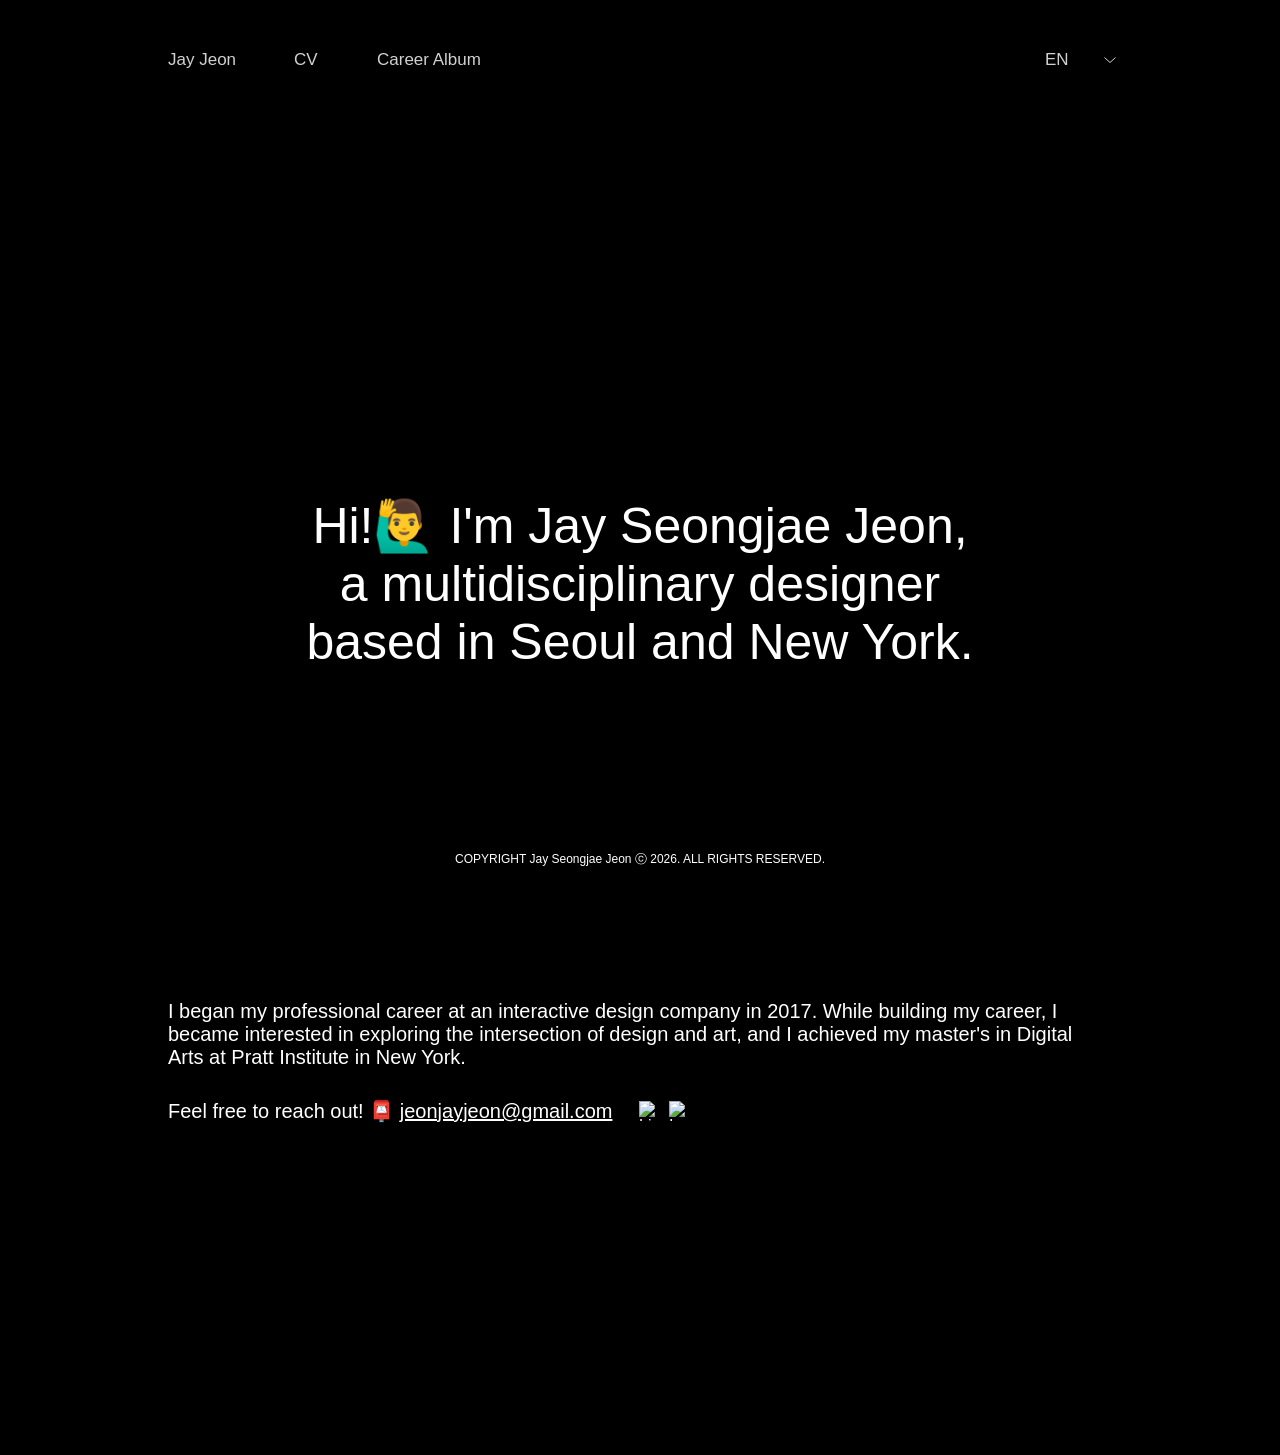
==== index.html @ 883e4456 "Wix-free static rebuild of jeonseongjae.com Co-Authored-By: Claude Opus 5.5 <noreply@anthropic.com> " ====
<!DOCTYPE html>
<html lang="en">
<head>
<meta charset="utf-8">
<meta name="viewport" content="width=device-width, initial-scale=1">
<title>Jay Jeon 전성재 | 디자이너</title>
<meta name="description" content="전성재는 시각 디자인과 경험 디자인의 교차점을 탐구하는 다학제적 디자이너입니다. | Jay Jeon 전성재">
<link rel="canonical" href="https://www.jeonseongjae.com/">
<link rel="alternate" hreflang="x-default" href="/">
<link rel="alternate" hreflang="ko-kr" href="/ko">
<link rel="alternate" hreflang="en-us" href="/">
<meta property="og:title" content="Jay Jeon 전성재 | 디자이너">
<meta property="og:description" content="전성재는 시각 디자인과 경험 디자인의 교차점을 탐구하는 다학제적 디자이너입니다. | Jay Jeon 전성재">
<meta property="og:image" content="https://www.jeonseongjae.com/assets/img/og.png">
<meta property="og:image:width" content="750"><meta property="og:image:height" content="750">
<meta property="og:url" content="https://www.jeonseongjae.com/">
<meta property="og:site_name" content="Jay Jeon">
<meta property="og:type" content="website">
<meta name="twitter:card" content="summary_large_image">
<meta name="naver-site-verification" content="b7ee066e6649f97f60b21cf32a4e8b878727b39a">
<meta name="google-site-verification" content="Fb9lCCuQ7e8otKbBvXD5j41bMVGgHaE_mvyssAUcnfk">
<link rel="icon" href="/assets/img/favicon.png">
<link rel="apple-touch-icon" href="/assets/img/favicon.png">
<link rel="preconnect" href="https://fonts.googleapis.com"><link rel="preconnect" href="https://fonts.gstatic.com" crossorigin>
<link rel="stylesheet" href="https://fonts.googleapis.com/css2?family=Noto+Sans+KR:wght@400&display=swap">
<link rel="stylesheet" href="/assets/css/style.css">
</head>
<body class="en">
<header class="site-header"><div class="grid">
  <nav class="nav"><a class="n-home" href="/">Jay Jeon</a><a class="n-cv" href="/cv">CV</a><a class="n-album" href="/career-album">Career Album</a></nav>
  <div class="lang"><button class="lang-btn" type="button" aria-haspopup="listbox" aria-expanded="false" aria-label="Language Selector"><span class="cur">EN</span><svg viewBox="0 0 12 6" aria-hidden="true"><path d="M.5.5 6 5.5 11.5.5" fill="none" stroke="currentColor"/></svg></button>
    <ul class="lang-list" role="listbox"><li><a href="/ko" data-lang="ko" hreflang="ko">KO</a></li></ul></div>
</div></header>
<main>
<section class="hero">
  <div class="hero-bg">
    <video autoplay muted loop playsinline preload="auto" poster="/assets/video/hero-poster.jpg"><source src="/assets/video/hero.mp4" type="video/mp4"></video>
    <div class="overlay"></div>
  </div>
  <div class="grid">
    <h1>Hi!🙋‍♂️ I'm Jay Seongjae Jeon,<br>a multidisciplinary designer<br>based in Seoul and New York.</h1>
    <p class="intro">I began my professional career at an interactive design company in 2017. While building my career, I became interested in exploring the intersection of design and art, and I achieved my master's in Digital Arts at Pratt Institute in New York.</p>
    <p class="contact">Feel free to reach out! 📮 <a href="mailto:jeonjayjeon@gmail.com">jeonjayjeon@gmail.com </a></p>
    <div class="social">
      <a href="https://www.linkedin.com/in/jeonjayjeon/" target="_blank" rel="noopener" aria-label="LinkedIn"><img src="/assets/icons/linkedin.png" alt="LinkedIn"></a>
      <a href="https://www.instagram.com/jeonjayjeon/" target="_blank" rel="noopener" aria-label="Instagram"><img src="/assets/icons/instagram.png" alt="Instagram"></a>
    </div>
  </div>
</section>
</main>
<footer class="site-footer"><div class="grid"><p class="copyright">COPYRIGHT Jay Seongjae Jeon ⓒ 2026. ALL RIGHTS RESERVED.</p></div></footer>
<script src="/assets/js/main.js"></script>
</body>
</html>
---- assets/css/style.css ----
/* jeonseongjae.com — Wix-free rebuild
   Desktop values are measured from the live Wix site at 1280px. */

@font-face { font-family: "MinGothic"; font-display: swap;
  src: url("../fonts/mingothic.woff2") format("woff2"), url("../fonts/mingothic.woff") format("woff"); }
@font-face { font-family: "Maison Neue Extended"; font-weight: 500; font-display: swap;
  src: url("../fonts/maison-neue-extended-medium.woff2") format("woff2"), url("../fonts/maison-neue-extended-medium.woff") format("woff"); }
@font-face { font-family: "SF UI Display"; font-display: swap;
  src: url("../fonts/sf-ui-display-regular.woff2") format("woff2"), url("../fonts/sf-ui-display-regular.woff") format("woff"); }

:root {
  --helv: "Helvetica Neue", Helvetica, Arial, sans-serif;   /* Wix: helvetica-w01-roman */
  --noto: "Noto Sans KR", sans-serif;
  --nav: #d1d1d1;
  --grid: 980px;
}

* { box-sizing: border-box; }
html, body { margin: 0; padding: 0; background: #000; color: #fff; }
body { -webkit-font-smoothing: antialiased; -moz-osx-font-smoothing: grayscale; font-family: var(--helv); }
a { color: inherit; text-decoration: none; }
p { margin: 0; }

.grid { position: relative; width: var(--grid); margin: 0 auto; height: 100%; }

/* ---------- Header ---------- */
.site-header { position: sticky; top: 0; z-index: 50; height: 100px; }
.nav a { position: absolute; top: 38px; height: 44px; line-height: 44px;
  font: 17px/44px var(--helv); color: var(--nav); white-space: nowrap; }
.nav .n-home   { left: 18px; }
.nav .n-cv     { left: 144px; }
.nav .n-album  { left: 227px; }

.lang { position: absolute; left: 881px; top: 38px; width: 99px; }
.lang-btn { all: unset; cursor: pointer; display: block; width: 99px; height: 44px; position: relative;
  font: 17px/24px var(--helv); color: var(--nav); }
.lang-btn .cur { position: absolute; left: 14px; top: 10px; }
.lang-btn svg { position: absolute; left: 73px; top: 19px; width: 12px; height: 6px; transition: transform .2s; }
.lang.open .lang-btn svg { transform: rotate(180deg); }
.lang-list { display: none; margin: 0; padding: 0; list-style: none; }
.lang.open .lang-list { display: block; }
.lang-list a { display: block; height: 44px; padding-left: 14px; font: 17px/44px var(--helv); color: var(--nav); }

/* ---------- Footer ---------- */
.site-footer { position: sticky; bottom: 0; z-index: 40; height: 80px; background: #000; }
.copyright { position: absolute; top: 31px; left: 0; width: var(--grid); text-align: center;
  font: 12px/16.8px "SF UI Display", var(--helv); color: #fff; }

/* ---------- Home ---------- */
.hero { position: relative; height: 1275px; overflow: hidden; }
.hero-bg { position: absolute; inset: 0; background: #000; }
.hero-bg video, .hero-bg img { position: absolute; inset: 0; width: 100%; height: 100%; object-fit: cover; }
.hero-bg .overlay { position: absolute; inset: 0; background: url("../img/overlay-dots.png") repeat; }
.hero .grid { z-index: 1; }

.hero h1 { position: absolute; left: 18px; top: 397px; width: 944px; margin: 0;
  text-align: center; font-weight: 400; line-height: normal; color: #fff; }
.hero .intro { position: absolute; left: 18px; top: 900px; width: 944px; font-size: 20px; line-height: normal; }
.hero .contact { position: absolute; left: 18px; width: 944px; font: 20px/24px var(--helv); }
.hero .contact a { text-decoration: underline; }
.hero .social { position: absolute; left: 489px; display: flex; gap: 10px; }
.hero .social a, .hero .social img { display: block; width: 20px; height: 20px; }

/* KO */
.ko .hero h1 { font-family: "MinGothic", var(--noto); font-size: 41px; }
.ko .hero .intro { font-family: var(--noto); }
.ko .hero .contact { top: 1004px; }
.ko .hero .social { top: 1006px; }
/* EN */
.en .hero h1 { font-family: "Maison Neue Extended", var(--helv); font-weight: 500; font-size: 50px; }
.en .hero .intro { font-family: var(--helv); }
.en .hero .contact { top: 999px; }
.en .hero .social { top: 1001px; }

/* ---------- CV ---------- */
.cv { padding: 0 0 10px; }
.cv .text { margin-left: 18px; width: 944px; }
.ko .cv .text { font: 17px/20.4px var(--noto); }
.en .cv .text { font: 20px/24px var(--helv); }
.cv .text u { text-decoration: underline; }
.en .cv .text .h { font-family: "Maison Neue Extended", var(--helv); font-weight: 500; }
.cv .text a { color: inherit; }

/* ---------- Career Album ---------- */
.album { padding-bottom: 66px; }
.gallery { position: relative; width: calc(100% - 80px); margin: 0 40px; }
.g-item { position: absolute; cursor: pointer; }
.g-item img { display: block; width: 100%; height: 100%; object-fit: cover; }
.g-img { overflow: hidden; }
.g-info { height: 200px; padding: 20px 15px; overflow: hidden;
  font: 17px/21px var(--noto); color: #fff; white-space: pre-line; text-align: left; }

/* Lightbox */
.lb { position: fixed; inset: 0; z-index: 1000; background: #000; display: none; }
.lb.open { display: block; }
.lb-stage { position: absolute; left: 90px; right: 90px; top: 0; bottom: 183px; padding: 40px 0; }
.lb-stage img { display: block; width: 100%; height: 100%; object-fit: contain; }
.lb-cap { position: absolute; left: 50%; transform: translateX(-50%); top: calc(100% - 163px); width: 700px; max-width: calc(100% - 40px);
  max-height: 150px; overflow: auto; font: 17px/21px var(--helv); color: #fff; white-space: pre-line; }
.lb .lb-btn { all: unset; cursor: pointer; position: absolute; color: #fff; display: flex; align-items: center; justify-content: center; }
.lb .lb-close { right: 5px; top: 30px; width: 38px; height: 44px; }
.lb .lb-prev, .lb .lb-next { top: calc((100% - 183px) / 2 - 25px); width: 50px; height: 50px; }
.lb .lb-next { right: 20px; }
.lb .lb-prev { left: 20px; }
.lb .lb-prev svg { transform: scaleX(-1); }
.lb .lb-btn[hidden] { display: none; }

/* ---------- Narrow screens (Wix mobile layout was not reproduced 1:1) ---------- */
@media (max-width: 999px) {
  :root { --grid: 100%; }
  .grid { padding: 0 20px; }
  .site-header { height: 70px; }
  .nav a { top: 13px; font-size: 15px; }
  .nav .n-home { left: 20px; } .nav .n-cv { left: 105px; } .nav .n-album { left: 160px; }
  .lang { left: auto; right: 20px; top: 13px; }
  .hero { height: calc(100svh - 150px); min-height: 640px; }
  .hero .grid { display: flex; flex-direction: column; justify-content: center; padding-top: 40px; padding-bottom: 40px; }
  .hero h1, .hero .intro, .hero .contact, .hero .social { position: static; width: auto; left: auto; top: auto; }
  .hero h1 { flex: 1; display: flex; align-items: center; justify-content: center; }
  .ko .hero h1 { font-size: 28px; } .en .hero h1 { font-size: 30px; }
  .hero .intro { font-size: 16px; margin-bottom: 14px; }
  .hero .contact { font-size: 16px; }
  .hero .social { margin-top: 14px; }
  .copyright { width: 100%; left: 0; }
  .cv .text { margin: 0; width: auto; }
  .ko .cv .text { font-size: 15px; line-height: 18px; }
  .en .cv .text { font-size: 16px; line-height: 20px; }
  .gallery { width: calc(100% - 40px); margin: 0 20px; }
  .g-item { position: relative; left: 0 !important; top: 0 !important; width: 100% !important; margin-bottom: 20px; }
  .g-info { height: auto; max-height: none; font-size: 15px; line-height: 20px; }
  .lb-stage { left: 10px; right: 10px; }
  .lb .lb-prev, .lb .lb-next { display: none; }
  .lb-stage { bottom: 200px; }
  .lb-cap { top: calc(100% - 180px); font-size: 15px; line-height: 20px; }
}
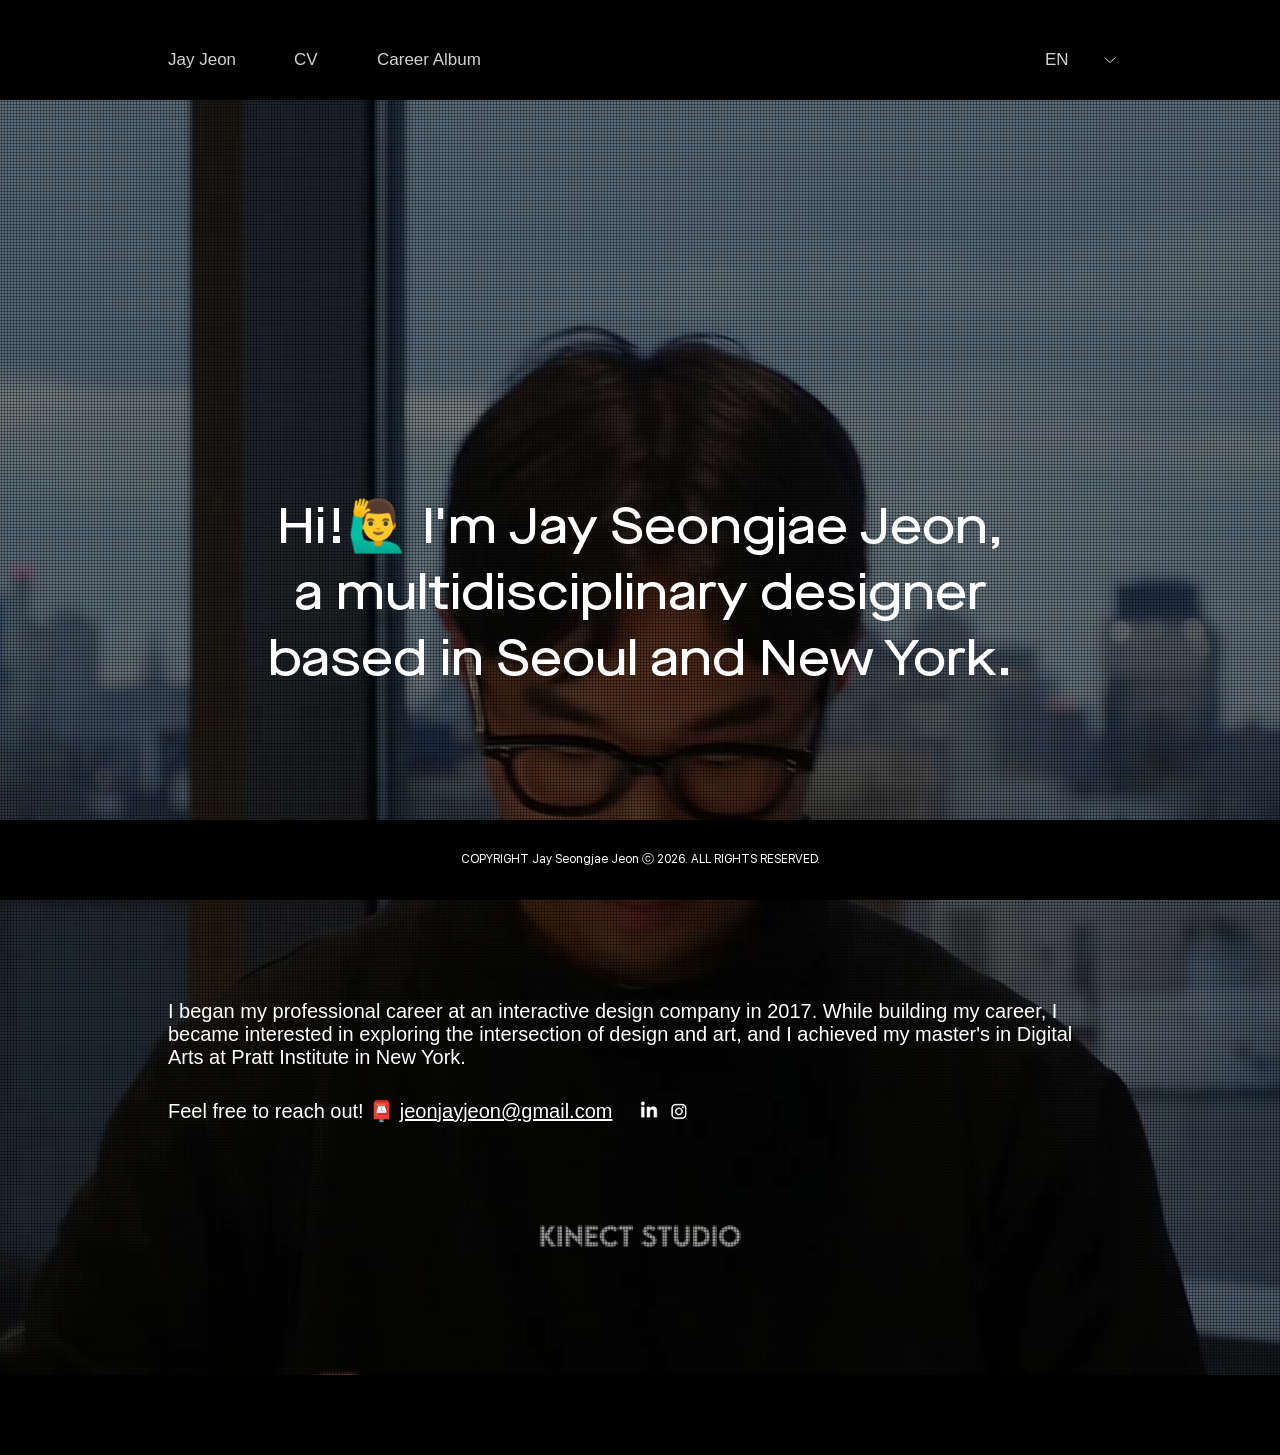
==== commit b42c7309: "Use relative links so the site works on GitHub Pages sub-path and custom domain Co-Authored-By: Clau" ====
--- a/index.html
+++ b/index.html
@@ -6,9 +6,9 @@
 <title>Jay Jeon 전성재 | 디자이너</title>
 <meta name="description" content="전성재는 시각 디자인과 경험 디자인의 교차점을 탐구하는 다학제적 디자이너입니다. | Jay Jeon 전성재">
 <link rel="canonical" href="https://www.jeonseongjae.com/">
-<link rel="alternate" hreflang="x-default" href="/">
-<link rel="alternate" hreflang="ko-kr" href="/ko">
-<link rel="alternate" hreflang="en-us" href="/">
+<link rel="alternate" hreflang="x-default" href="./">
+<link rel="alternate" hreflang="ko-kr" href="./ko/">
+<link rel="alternate" hreflang="en-us" href="./">
 <meta property="og:title" content="Jay Jeon 전성재 | 디자이너">
 <meta property="og:description" content="전성재는 시각 디자인과 경험 디자인의 교차점을 탐구하는 다학제적 디자이너입니다. | Jay Jeon 전성재">
 <meta property="og:image" content="https://www.jeonseongjae.com/assets/img/og.png">
@@ -19,22 +19,22 @@
 <meta name="twitter:card" content="summary_large_image">
 <meta name="naver-site-verification" content="b7ee066e6649f97f60b21cf32a4e8b878727b39a">
 <meta name="google-site-verification" content="Fb9lCCuQ7e8otKbBvXD5j41bMVGgHaE_mvyssAUcnfk">
-<link rel="icon" href="/assets/img/favicon.png">
-<link rel="apple-touch-icon" href="/assets/img/favicon.png">
+<link rel="icon" href="./assets/img/favicon.png">
+<link rel="apple-touch-icon" href="./assets/img/favicon.png">
 <link rel="preconnect" href="https://fonts.googleapis.com"><link rel="preconnect" href="https://fonts.gstatic.com" crossorigin>
 <link rel="stylesheet" href="https://fonts.googleapis.com/css2?family=Noto+Sans+KR:wght@400&display=swap">
-<link rel="stylesheet" href="/assets/css/style.css">
+<link rel="stylesheet" href="./assets/css/style.css">
 </head>
 <body class="en">
 <header class="site-header"><div class="grid">
-  <nav class="nav"><a class="n-home" href="/">Jay Jeon</a><a class="n-cv" href="/cv">CV</a><a class="n-album" href="/career-album">Career Album</a></nav>
+  <nav class="nav"><a class="n-home" href="./">Jay Jeon</a><a class="n-cv" href="./cv/">CV</a><a class="n-album" href="./career-album/">Career Album</a></nav>
   <div class="lang"><button class="lang-btn" type="button" aria-haspopup="listbox" aria-expanded="false" aria-label="Language Selector"><span class="cur">EN</span><svg viewBox="0 0 12 6" aria-hidden="true"><path d="M.5.5 6 5.5 11.5.5" fill="none" stroke="currentColor"/></svg></button>
-    <ul class="lang-list" role="listbox"><li><a href="/ko" data-lang="ko" hreflang="ko">KO</a></li></ul></div>
+    <ul class="lang-list" role="listbox"><li><a href="./ko/" data-lang="ko" hreflang="ko">KO</a></li></ul></div>
 </div></header>
 <main>
 <section class="hero">
   <div class="hero-bg">
-    <video autoplay muted loop playsinline preload="auto" poster="/assets/video/hero-poster.jpg"><source src="/assets/video/hero.mp4" type="video/mp4"></video>
+    <video autoplay muted loop playsinline preload="auto" poster="./assets/video/hero-poster.jpg"><source src="./assets/video/hero.mp4" type="video/mp4"></video>
     <div class="overlay"></div>
   </div>
   <div class="grid">
@@ -42,13 +42,13 @@
     <p class="intro">I began my professional career at an interactive design company in 2017. While building my career, I became interested in exploring the intersection of design and art, and I achieved my master's in Digital Arts at Pratt Institute in New York.</p>
     <p class="contact">Feel free to reach out! 📮 <a href="mailto:jeonjayjeon@gmail.com">jeonjayjeon@gmail.com </a></p>
     <div class="social">
-      <a href="https://www.linkedin.com/in/jeonjayjeon/" target="_blank" rel="noopener" aria-label="LinkedIn"><img src="/assets/icons/linkedin.png" alt="LinkedIn"></a>
-      <a href="https://www.instagram.com/jeonjayjeon/" target="_blank" rel="noopener" aria-label="Instagram"><img src="/assets/icons/instagram.png" alt="Instagram"></a>
+      <a href="https://www.linkedin.com/in/jeonjayjeon/" target="_blank" rel="noopener" aria-label="LinkedIn"><img src="./assets/icons/linkedin.png" alt="LinkedIn"></a>
+      <a href="https://www.instagram.com/jeonjayjeon/" target="_blank" rel="noopener" aria-label="Instagram"><img src="./assets/icons/instagram.png" alt="Instagram"></a>
     </div>
   </div>
 </section>
 </main>
 <footer class="site-footer"><div class="grid"><p class="copyright">COPYRIGHT Jay Seongjae Jeon ⓒ 2026. ALL RIGHTS RESERVED.</p></div></footer>
-<script src="/assets/js/main.js"></script>
+<script src="./assets/js/main.js"></script>
 </body>
 </html>
